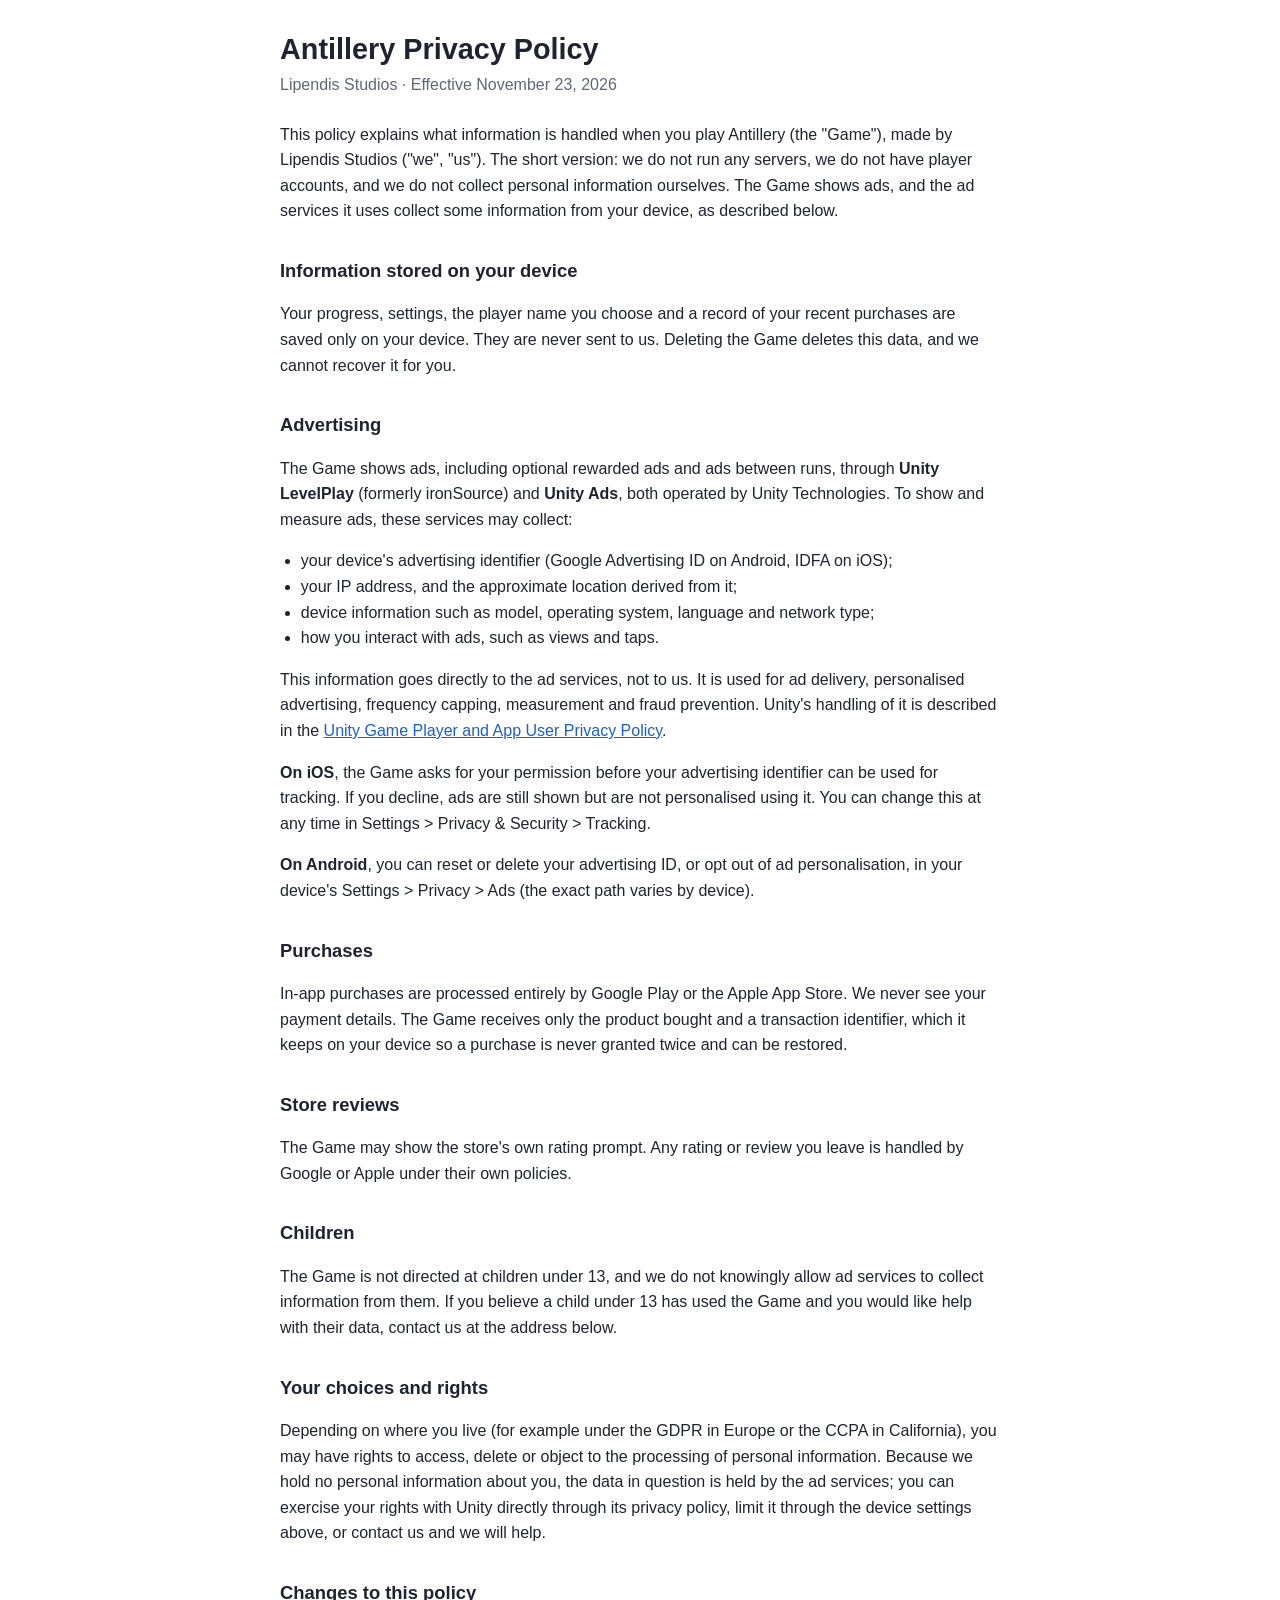
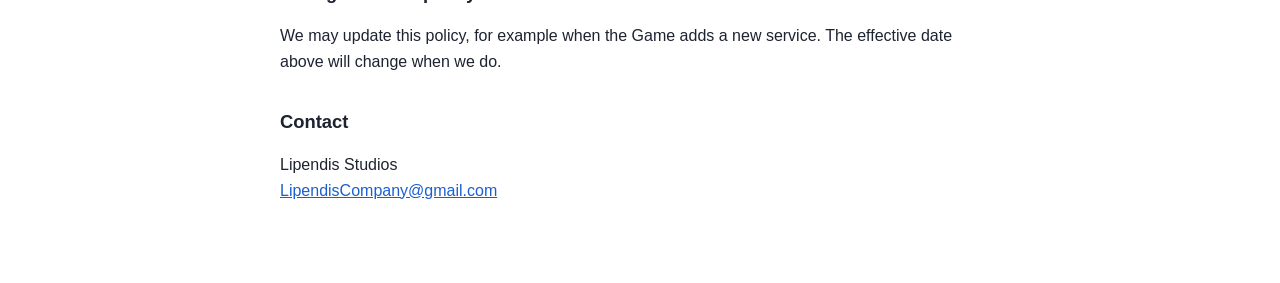
==== privacy.html @ be81864e "Privacy policy and terms for Antillery" ====
<!doctype html>
<html lang="en">
<head>
<meta charset="utf-8">
<meta name="viewport" content="width=device-width, initial-scale=1">
<title>Antillery Privacy Policy</title>
<link rel="stylesheet" href="style.css">
</head>
<body>
<main>
<h1>Antillery Privacy Policy</h1>
<p class="meta">Lipendis Studios · Effective November 23, 2026</p>

<p>This policy explains what information is handled when you play Antillery (the "Game"), made by
Lipendis Studios ("we", "us"). The short version: we do not run any servers, we do not have player
accounts, and we do not collect personal information ourselves. The Game shows ads, and the ad
services it uses collect some information from your device, as described below.</p>

<h2>Information stored on your device</h2>
<p>Your progress, settings, the player name you choose and a record of your recent purchases are
saved only on your device. They are never sent to us. Deleting the Game deletes this data, and we
cannot recover it for you.</p>

<h2>Advertising</h2>
<p>The Game shows ads, including optional rewarded ads and ads between runs, through
<strong>Unity LevelPlay</strong> (formerly ironSource) and <strong>Unity Ads</strong>, both operated
by Unity Technologies. To show and measure ads, these services may collect:</p>
<ul>
<li>your device's advertising identifier (Google Advertising ID on Android, IDFA on iOS);</li>
<li>your IP address, and the approximate location derived from it;</li>
<li>device information such as model, operating system, language and network type;</li>
<li>how you interact with ads, such as views and taps.</li>
</ul>
<p>This information goes directly to the ad services, not to us. It is used for ad delivery,
personalised advertising, frequency capping, measurement and fraud prevention. Unity's handling of
it is described in the
<a href="https://unity.com/legal/game-player-and-app-user-privacy-policy">Unity Game Player and App
User Privacy Policy</a>.</p>
<p><strong>On iOS</strong>, the Game asks for your permission before your advertising identifier
can be used for tracking. If you decline, ads are still shown but are not personalised using it.
You can change this at any time in Settings &gt; Privacy &amp; Security &gt; Tracking.</p>
<p><strong>On Android</strong>, you can reset or delete your advertising ID, or opt out of ad
personalisation, in your device's Settings &gt; Privacy &gt; Ads (the exact path varies by device).</p>

<h2>Purchases</h2>
<p>In-app purchases are processed entirely by Google Play or the Apple App Store. We never see your
payment details. The Game receives only the product bought and a transaction identifier, which it
keeps on your device so a purchase is never granted twice and can be restored.</p>

<h2>Store reviews</h2>
<p>The Game may show the store's own rating prompt. Any rating or review you leave is handled by
Google or Apple under their own policies.</p>

<h2>Children</h2>
<p>The Game is not directed at children under 13, and we do not knowingly allow ad services to
collect information from them. If you believe a child under 13 has used the Game and you would like
help with their data, contact us at the address below.</p>

<h2>Your choices and rights</h2>
<p>Depending on where you live (for example under the GDPR in Europe or the CCPA in California), you
may have rights to access, delete or object to the processing of personal information. Because we
hold no personal information about you, the data in question is held by the ad services; you can
exercise your rights with Unity directly through its privacy policy, limit it through the device
settings above, or contact us and we will help.</p>

<h2>Changes to this policy</h2>
<p>We may update this policy, for example when the Game adds a new service. The effective date above
will change when we do.</p>

<h2>Contact</h2>
<p>Lipendis Studios<br><a href="mailto:LipendisCompany@gmail.com">LipendisCompany@gmail.com</a></p>
</main>
</body>
</html>
---- style.css ----
:root {
  --bg: #ffffff;
  --text: #1d2330;
  --muted: #5d6677;
  --link: #1a5fd0;
}

@media (prefers-color-scheme: dark) {
  :root {
    --bg: #14171f;
    --text: #e6e9ef;
    --muted: #9aa3b3;
    --link: #7fb0ff;
  }
}

body {
  margin: 0;
  background: var(--bg);
  color: var(--text);
  font: 16px/1.6 -apple-system, BlinkMacSystemFont, "Segoe UI", Roboto, sans-serif;
}

main {
  max-width: 720px;
  margin: 0 auto;
  padding: 32px 16px 64px;
}

h1 { font-size: 1.8em; line-height: 1.25; margin: 0 0 4px; }
h2 { font-size: 1.15em; margin: 32px 0 8px; }
.meta { color: var(--muted); margin: 0 0 24px; }
a { color: var(--link); }
ul { padding-left: 1.3em; }
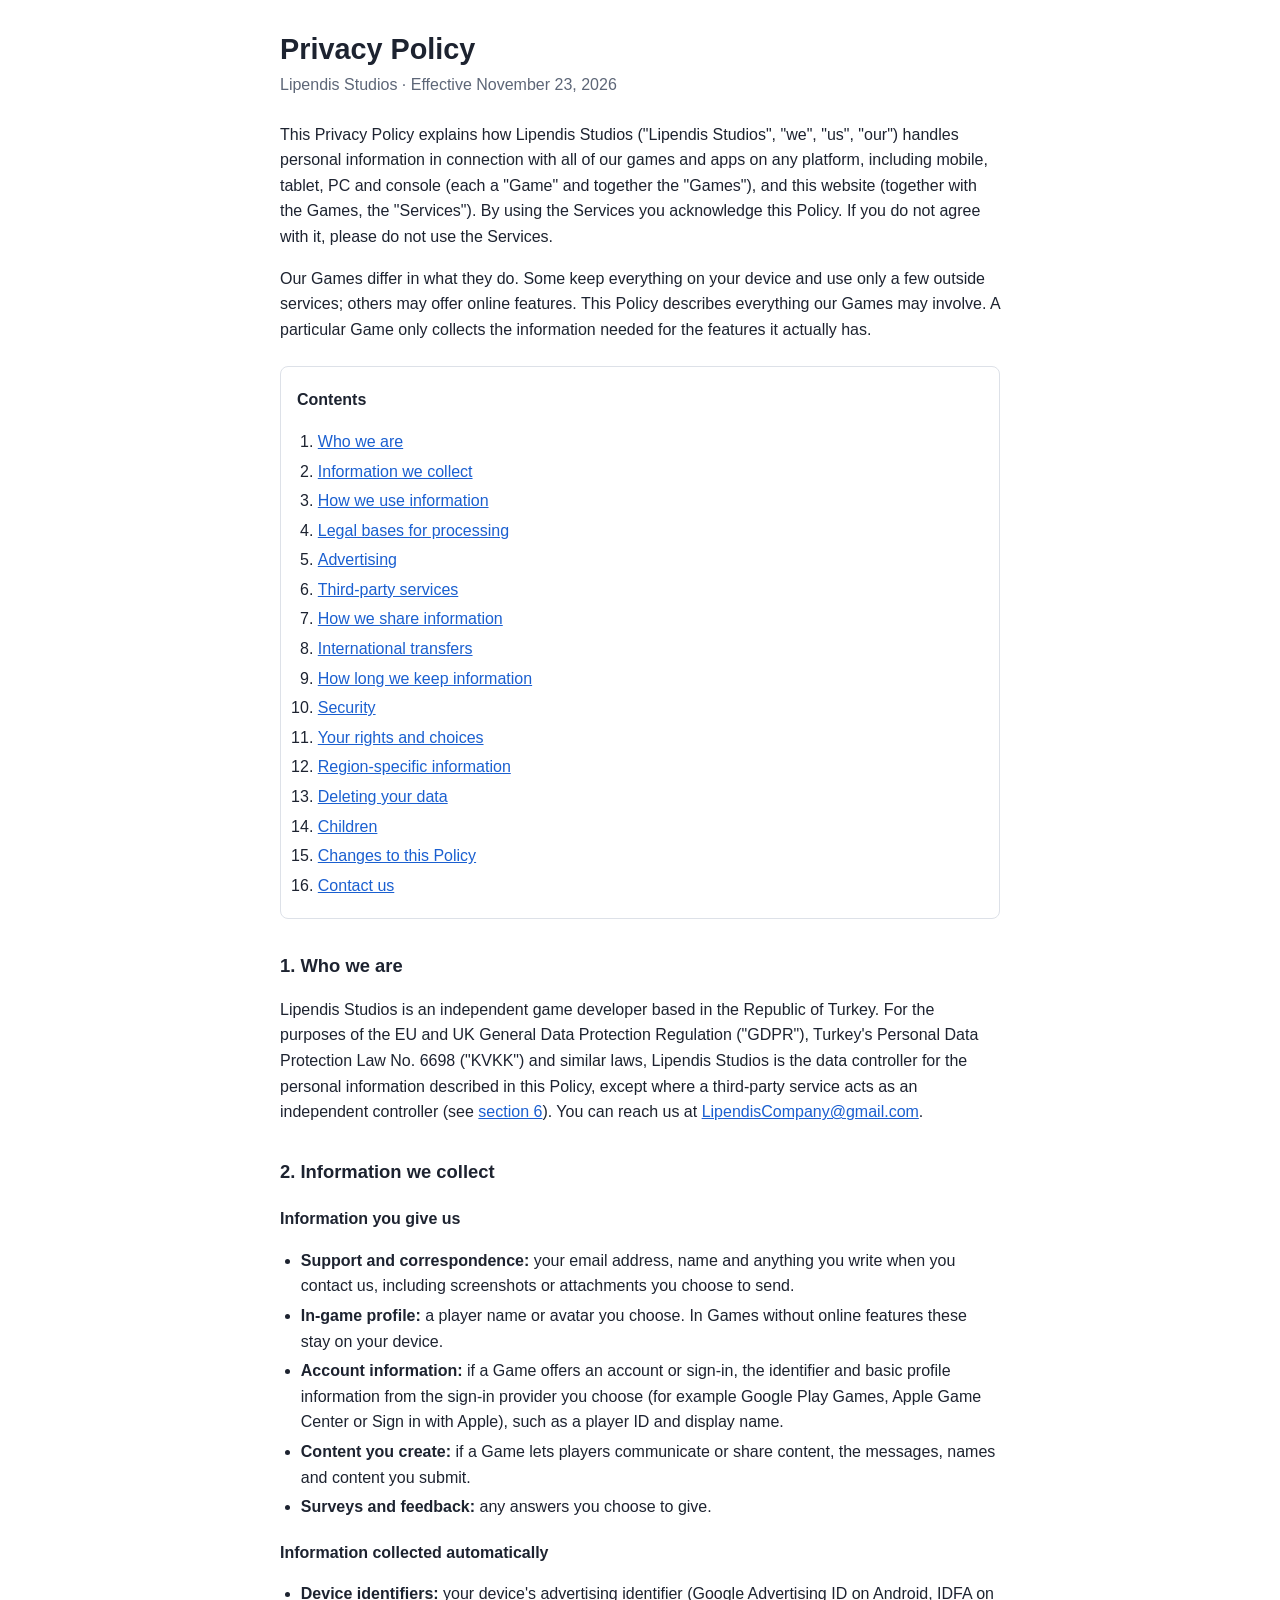
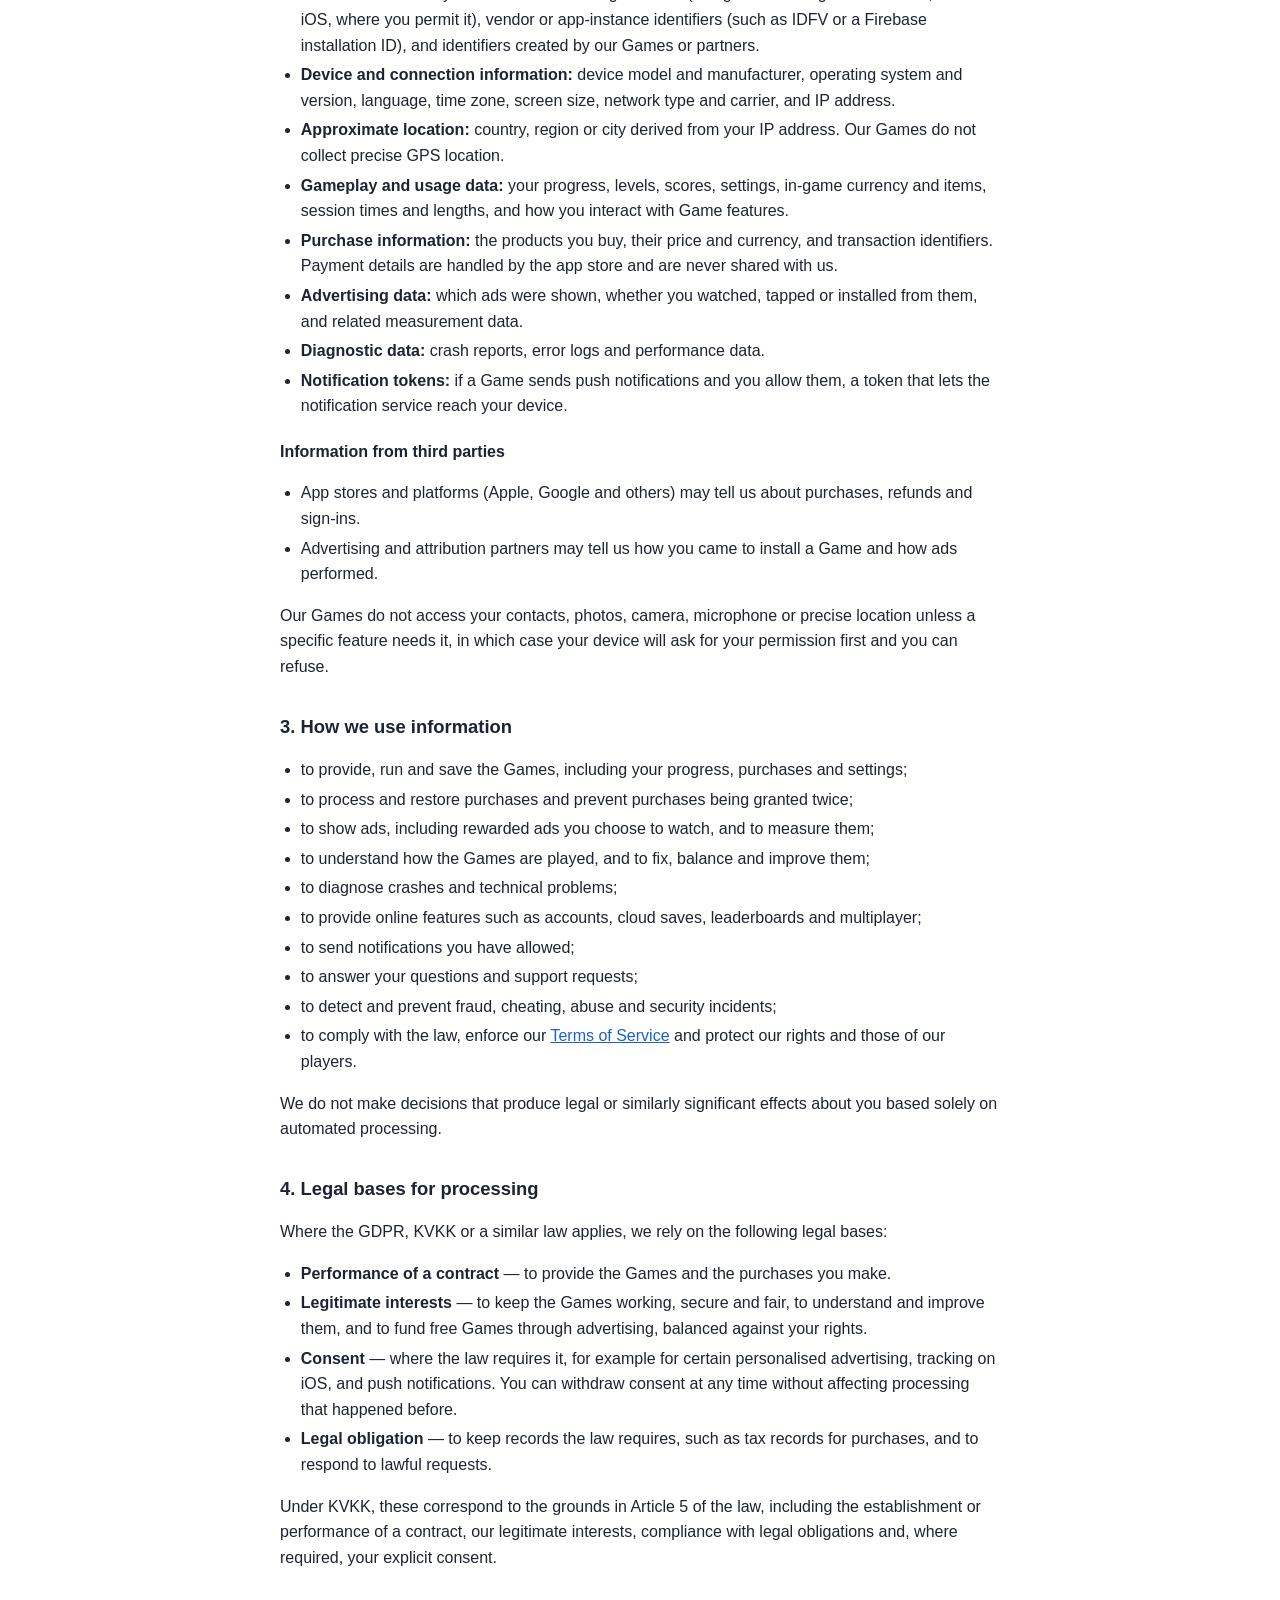
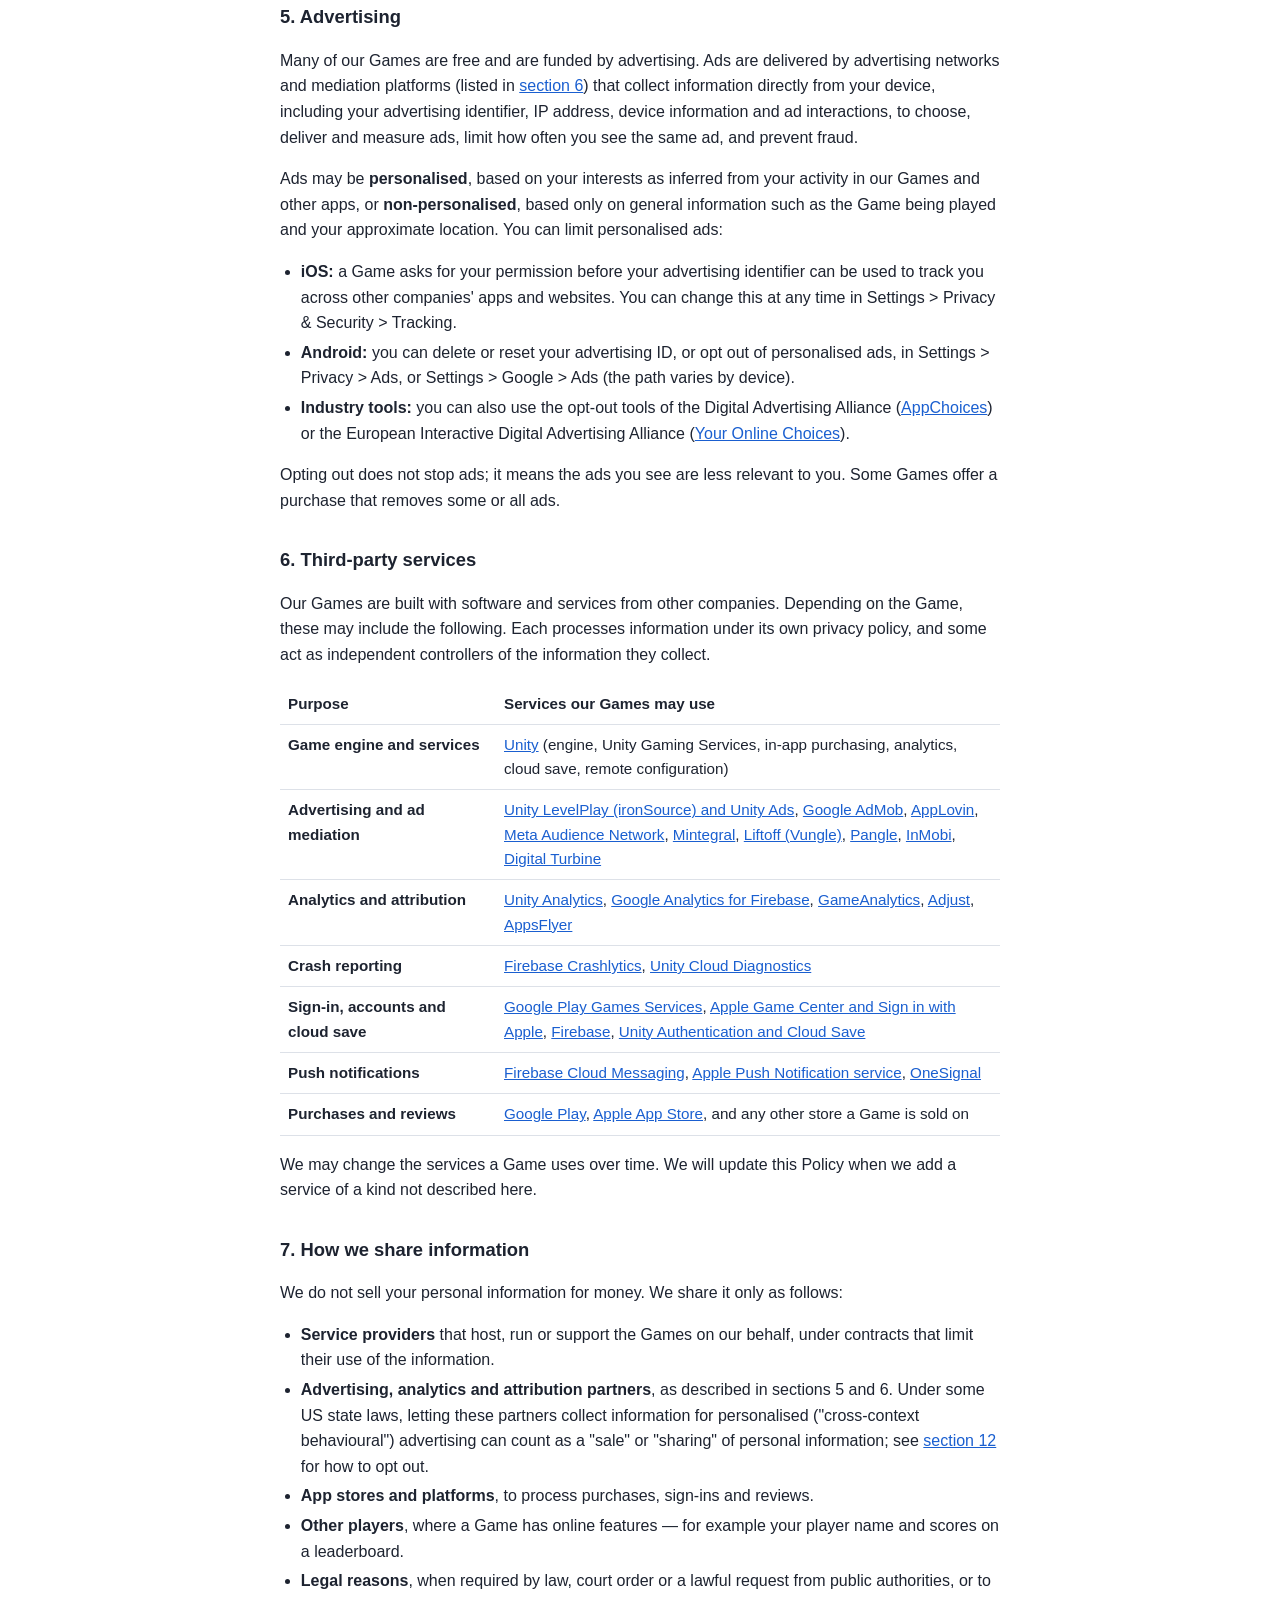
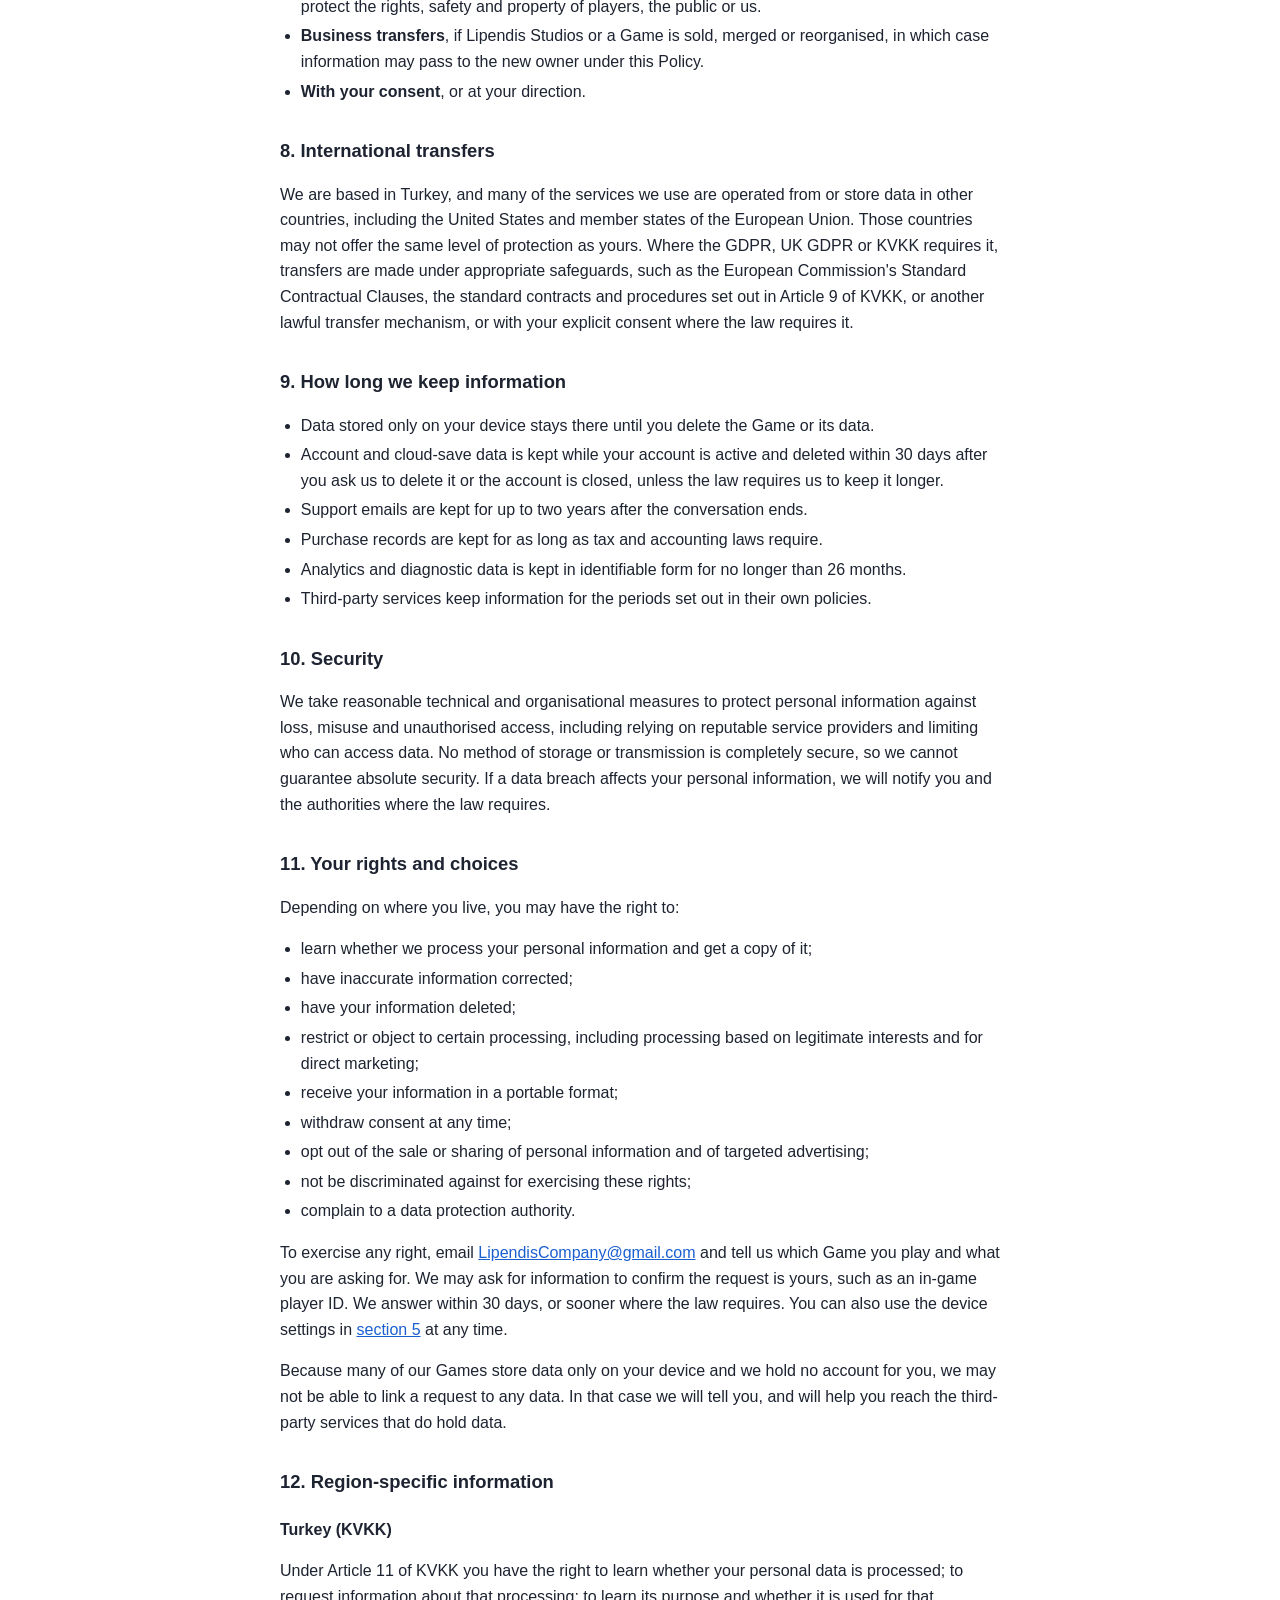
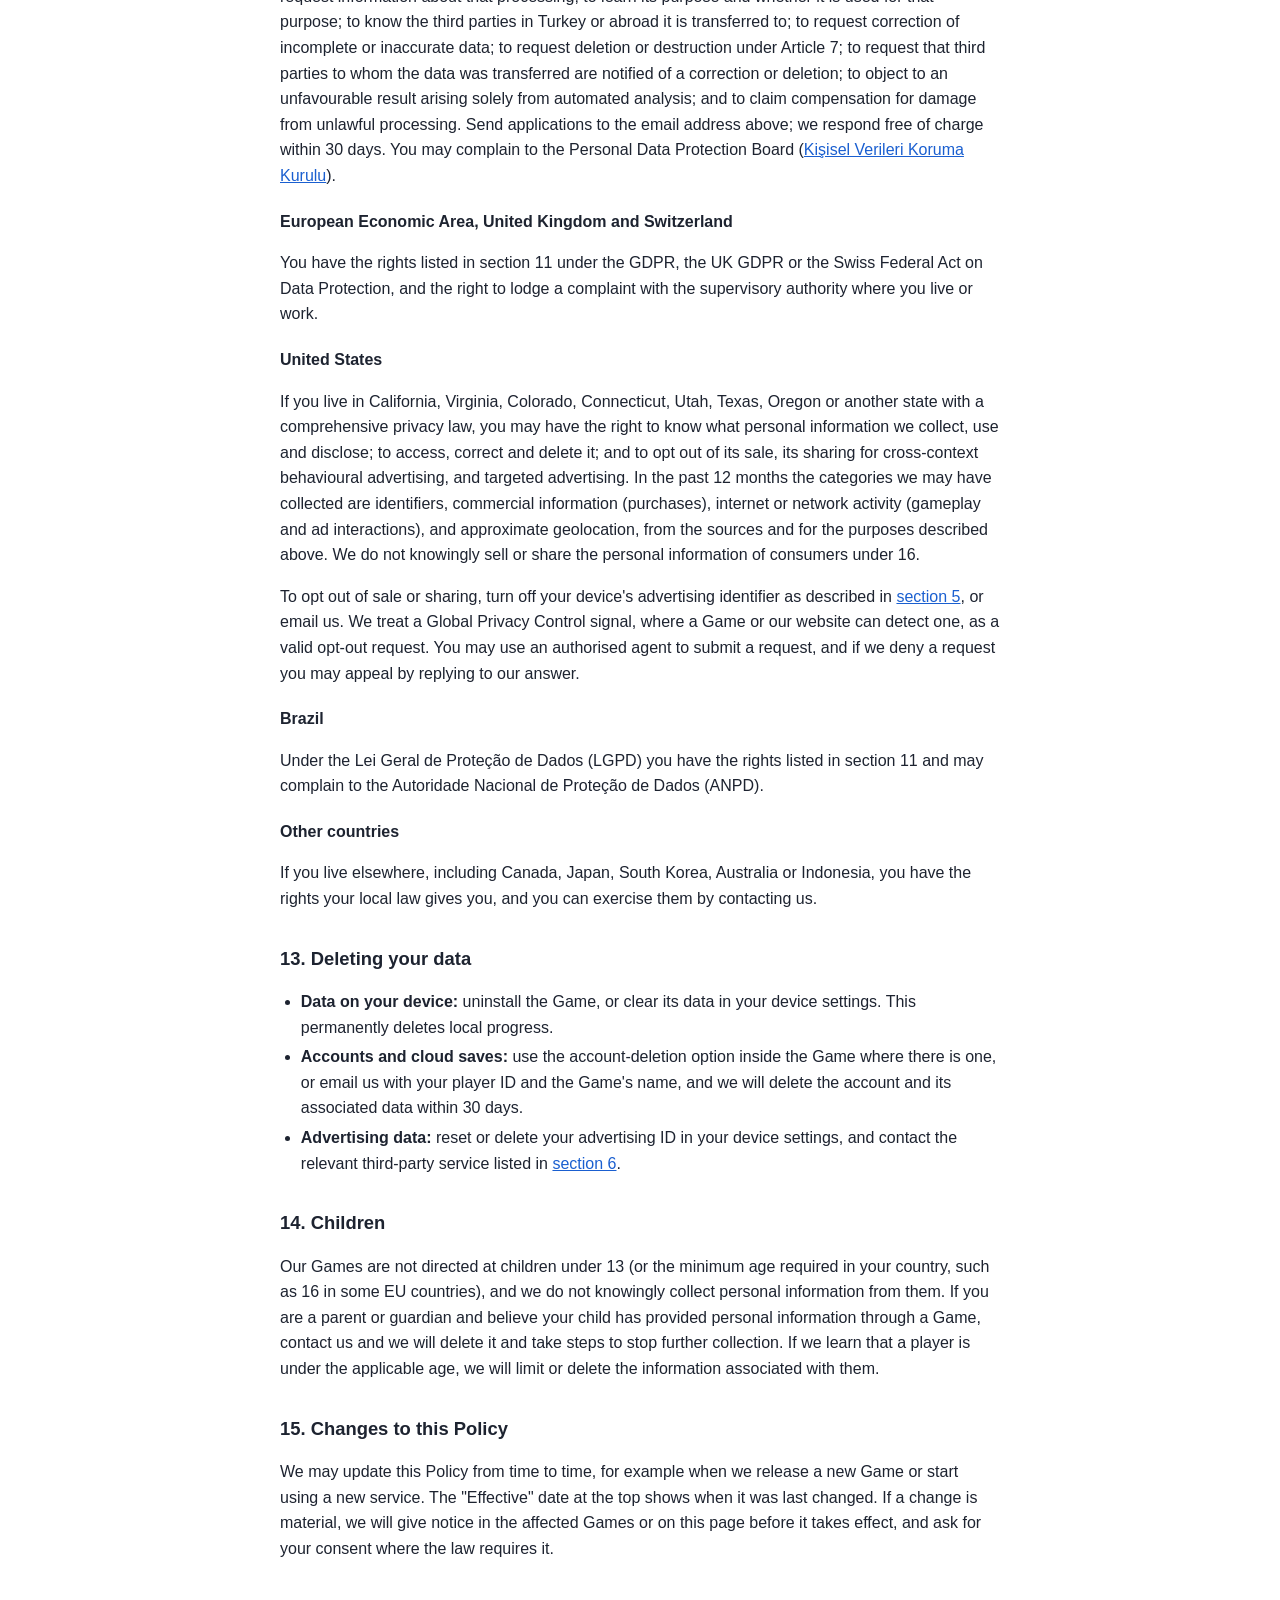
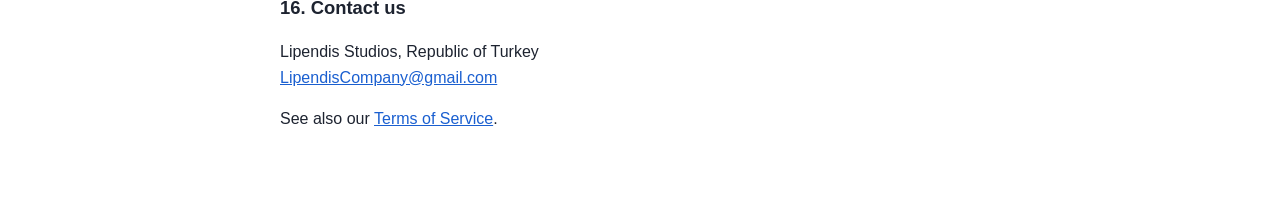
==== commit 7fc315bc: "Studio-wide privacy policy and terms for all Lipendis Studios games" ====
--- a/privacy.html
+++ b/privacy.html
@@ -3,72 +3,310 @@
 <head>
 <meta charset="utf-8">
 <meta name="viewport" content="width=device-width, initial-scale=1">
-<title>Antillery Privacy Policy</title>
+<title>Lipendis Studios Privacy Policy</title>
 <link rel="stylesheet" href="style.css">
 </head>
 <body>
 <main>
-<h1>Antillery Privacy Policy</h1>
+<h1>Privacy Policy</h1>
 <p class="meta">Lipendis Studios · Effective November 23, 2026</p>
 
-<p>This policy explains what information is handled when you play Antillery (the "Game"), made by
-Lipendis Studios ("we", "us"). The short version: we do not run any servers, we do not have player
-accounts, and we do not collect personal information ourselves. The Game shows ads, and the ad
-services it uses collect some information from your device, as described below.</p>
-
-<h2>Information stored on your device</h2>
-<p>Your progress, settings, the player name you choose and a record of your recent purchases are
-saved only on your device. They are never sent to us. Deleting the Game deletes this data, and we
-cannot recover it for you.</p>
-
-<h2>Advertising</h2>
-<p>The Game shows ads, including optional rewarded ads and ads between runs, through
-<strong>Unity LevelPlay</strong> (formerly ironSource) and <strong>Unity Ads</strong>, both operated
-by Unity Technologies. To show and measure ads, these services may collect:</p>
-<ul>
-<li>your device's advertising identifier (Google Advertising ID on Android, IDFA on iOS);</li>
-<li>your IP address, and the approximate location derived from it;</li>
-<li>device information such as model, operating system, language and network type;</li>
-<li>how you interact with ads, such as views and taps.</li>
-</ul>
-<p>This information goes directly to the ad services, not to us. It is used for ad delivery,
-personalised advertising, frequency capping, measurement and fraud prevention. Unity's handling of
-it is described in the
-<a href="https://unity.com/legal/game-player-and-app-user-privacy-policy">Unity Game Player and App
-User Privacy Policy</a>.</p>
-<p><strong>On iOS</strong>, the Game asks for your permission before your advertising identifier
-can be used for tracking. If you decline, ads are still shown but are not personalised using it.
-You can change this at any time in Settings &gt; Privacy &amp; Security &gt; Tracking.</p>
-<p><strong>On Android</strong>, you can reset or delete your advertising ID, or opt out of ad
-personalisation, in your device's Settings &gt; Privacy &gt; Ads (the exact path varies by device).</p>
-
-<h2>Purchases</h2>
-<p>In-app purchases are processed entirely by Google Play or the Apple App Store. We never see your
-payment details. The Game receives only the product bought and a transaction identifier, which it
-keeps on your device so a purchase is never granted twice and can be restored.</p>
-
-<h2>Store reviews</h2>
-<p>The Game may show the store's own rating prompt. Any rating or review you leave is handled by
-Google or Apple under their own policies.</p>
-
-<h2>Children</h2>
-<p>The Game is not directed at children under 13, and we do not knowingly allow ad services to
-collect information from them. If you believe a child under 13 has used the Game and you would like
-help with their data, contact us at the address below.</p>
-
-<h2>Your choices and rights</h2>
-<p>Depending on where you live (for example under the GDPR in Europe or the CCPA in California), you
-may have rights to access, delete or object to the processing of personal information. Because we
-hold no personal information about you, the data in question is held by the ad services; you can
-exercise your rights with Unity directly through its privacy policy, limit it through the device
-settings above, or contact us and we will help.</p>
-
-<h2>Changes to this policy</h2>
-<p>We may update this policy, for example when the Game adds a new service. The effective date above
-will change when we do.</p>
-
-<h2>Contact</h2>
-<p>Lipendis Studios<br><a href="mailto:LipendisCompany@gmail.com">LipendisCompany@gmail.com</a></p>
+<p>This Privacy Policy explains how Lipendis Studios ("Lipendis Studios", "we", "us", "our") handles
+personal information in connection with all of our games and apps on any platform, including mobile,
+tablet, PC and console (each a "Game" and together the "Games"), and this website (together with the
+Games, the "Services"). By using the Services you acknowledge this Policy. If you do not agree with
+it, please do not use the Services.</p>
+
+<p>Our Games differ in what they do. Some keep everything on your device and use only a few outside
+services; others may offer online features. This Policy describes everything our Games may involve.
+A particular Game only collects the information needed for the features it actually has.</p>
+
+<nav class="toc">
+<p><strong>Contents</strong></p>
+<ol>
+<li><a href="#who">Who we are</a></li>
+<li><a href="#collect">Information we collect</a></li>
+<li><a href="#use">How we use information</a></li>
+<li><a href="#legal">Legal bases for processing</a></li>
+<li><a href="#ads">Advertising</a></li>
+<li><a href="#third">Third-party services</a></li>
+<li><a href="#share">How we share information</a></li>
+<li><a href="#transfer">International transfers</a></li>
+<li><a href="#retention">How long we keep information</a></li>
+<li><a href="#security">Security</a></li>
+<li><a href="#rights">Your rights and choices</a></li>
+<li><a href="#regional">Region-specific information</a></li>
+<li><a href="#delete">Deleting your data</a></li>
+<li><a href="#children">Children</a></li>
+<li><a href="#changes">Changes to this Policy</a></li>
+<li><a href="#contact">Contact us</a></li>
+</ol>
+</nav>
+
+<h2 id="who">1. Who we are</h2>
+<p>Lipendis Studios is an independent game developer based in the Republic of Turkey. For the
+purposes of the EU and UK General Data Protection Regulation ("GDPR"), Turkey's Personal Data
+Protection Law No. 6698 ("KVKK") and similar laws, Lipendis Studios is the data controller for the
+personal information described in this Policy, except where a third-party service acts as an
+independent controller (see <a href="#third">section 6</a>). You can reach us at
+<a href="mailto:LipendisCompany@gmail.com">LipendisCompany@gmail.com</a>.</p>
+
+<h2 id="collect">2. Information we collect</h2>
+
+<h3>Information you give us</h3>
+<ul>
+<li><strong>Support and correspondence:</strong> your email address, name and anything you write when
+you contact us, including screenshots or attachments you choose to send.</li>
+<li><strong>In-game profile:</strong> a player name or avatar you choose. In Games without online
+features these stay on your device.</li>
+<li><strong>Account information:</strong> if a Game offers an account or sign-in, the identifier and
+basic profile information from the sign-in provider you choose (for example Google Play Games, Apple
+Game Center or Sign in with Apple), such as a player ID and display name.</li>
+<li><strong>Content you create:</strong> if a Game lets players communicate or share content, the
+messages, names and content you submit.</li>
+<li><strong>Surveys and feedback:</strong> any answers you choose to give.</li>
+</ul>
+
+<h3>Information collected automatically</h3>
+<ul>
+<li><strong>Device identifiers:</strong> your device's advertising identifier (Google Advertising ID on
+Android, IDFA on iOS, where you permit it), vendor or app-instance identifiers (such as IDFV or a
+Firebase installation ID), and identifiers created by our Games or partners.</li>
+<li><strong>Device and connection information:</strong> device model and manufacturer, operating system
+and version, language, time zone, screen size, network type and carrier, and IP address.</li>
+<li><strong>Approximate location:</strong> country, region or city derived from your IP address. Our
+Games do not collect precise GPS location.</li>
+<li><strong>Gameplay and usage data:</strong> your progress, levels, scores, settings, in-game currency
+and items, session times and lengths, and how you interact with Game features.</li>
+<li><strong>Purchase information:</strong> the products you buy, their price and currency, and
+transaction identifiers. Payment details are handled by the app store and are never shared with us.</li>
+<li><strong>Advertising data:</strong> which ads were shown, whether you watched, tapped or installed
+from them, and related measurement data.</li>
+<li><strong>Diagnostic data:</strong> crash reports, error logs and performance data.</li>
+<li><strong>Notification tokens:</strong> if a Game sends push notifications and you allow them, a
+token that lets the notification service reach your device.</li>
+</ul>
+
+<h3>Information from third parties</h3>
+<ul>
+<li>App stores and platforms (Apple, Google and others) may tell us about purchases, refunds and
+sign-ins.</li>
+<li>Advertising and attribution partners may tell us how you came to install a Game and how ads
+performed.</li>
+</ul>
+
+<p>Our Games do not access your contacts, photos, camera, microphone or precise location unless a
+specific feature needs it, in which case your device will ask for your permission first and you can
+refuse.</p>
+
+<h2 id="use">3. How we use information</h2>
+<ul>
+<li>to provide, run and save the Games, including your progress, purchases and settings;</li>
+<li>to process and restore purchases and prevent purchases being granted twice;</li>
+<li>to show ads, including rewarded ads you choose to watch, and to measure them;</li>
+<li>to understand how the Games are played, and to fix, balance and improve them;</li>
+<li>to diagnose crashes and technical problems;</li>
+<li>to provide online features such as accounts, cloud saves, leaderboards and multiplayer;</li>
+<li>to send notifications you have allowed;</li>
+<li>to answer your questions and support requests;</li>
+<li>to detect and prevent fraud, cheating, abuse and security incidents;</li>
+<li>to comply with the law, enforce our <a href="terms.html">Terms of Service</a> and protect our rights
+and those of our players.</li>
+</ul>
+<p>We do not make decisions that produce legal or similarly significant effects about you based solely
+on automated processing.</p>
+
+<h2 id="legal">4. Legal bases for processing</h2>
+<p>Where the GDPR, KVKK or a similar law applies, we rely on the following legal bases:</p>
+<ul>
+<li><strong>Performance of a contract</strong> — to provide the Games and the purchases you make.</li>
+<li><strong>Legitimate interests</strong> — to keep the Games working, secure and fair, to understand
+and improve them, and to fund free Games through advertising, balanced against your rights.</li>
+<li><strong>Consent</strong> — where the law requires it, for example for certain personalised
+advertising, tracking on iOS, and push notifications. You can withdraw consent at any time without
+affecting processing that happened before.</li>
+<li><strong>Legal obligation</strong> — to keep records the law requires, such as tax records for
+purchases, and to respond to lawful requests.</li>
+</ul>
+<p>Under KVKK, these correspond to the grounds in Article 5 of the law, including the establishment or
+performance of a contract, our legitimate interests, compliance with legal obligations and, where
+required, your explicit consent.</p>
+
+<h2 id="ads">5. Advertising</h2>
+<p>Many of our Games are free and are funded by advertising. Ads are delivered by advertising networks
+and mediation platforms (listed in <a href="#third">section 6</a>) that collect information directly
+from your device, including your advertising identifier, IP address, device information and ad
+interactions, to choose, deliver and measure ads, limit how often you see the same ad, and prevent
+fraud.</p>
+<p>Ads may be <strong>personalised</strong>, based on your interests as inferred from your activity in
+our Games and other apps, or <strong>non-personalised</strong>, based only on general information such
+as the Game being played and your approximate location. You can limit personalised ads:</p>
+<ul>
+<li><strong>iOS:</strong> a Game asks for your permission before your advertising identifier can be
+used to track you across other companies' apps and websites. You can change this at any time in
+Settings &gt; Privacy &amp; Security &gt; Tracking.</li>
+<li><strong>Android:</strong> you can delete or reset your advertising ID, or opt out of personalised
+ads, in Settings &gt; Privacy &gt; Ads, or Settings &gt; Google &gt; Ads (the path varies by
+device).</li>
+<li><strong>Industry tools:</strong> you can also use the opt-out tools of the Digital Advertising
+Alliance (<a href="https://youradchoices.com/appchoices">AppChoices</a>) or the European Interactive
+Digital Advertising Alliance (<a href="https://www.youronlinechoices.eu/">Your Online Choices</a>).</li>
+</ul>
+<p>Opting out does not stop ads; it means the ads you see are less relevant to you. Some Games offer a
+purchase that removes some or all ads.</p>
+
+<h2 id="third">6. Third-party services</h2>
+<p>Our Games are built with software and services from other companies. Depending on the Game, these
+may include the following. Each processes information under its own privacy policy, and some act as
+independent controllers of the information they collect.</p>
+<table>
+<thead><tr><th>Purpose</th><th>Services our Games may use</th></tr></thead>
+<tbody>
+<tr><td>Game engine and services</td><td><a href="https://unity.com/legal/game-player-and-app-user-privacy-policy">Unity</a> (engine, Unity Gaming Services, in-app purchasing, analytics, cloud save, remote configuration)</td></tr>
+<tr><td>Advertising and ad mediation</td><td><a href="https://unity.com/legal/game-player-and-app-user-privacy-policy">Unity LevelPlay (ironSource) and Unity Ads</a>, <a href="https://policies.google.com/technologies/partner-sites">Google AdMob</a>, <a href="https://www.applovin.com/privacy/">AppLovin</a>, <a href="https://www.facebook.com/privacy/policy/">Meta Audience Network</a>, <a href="https://www.mintegral.com/en/privacy">Mintegral</a>, <a href="https://liftoff.ai/privacy-policy/">Liftoff (Vungle)</a>, <a href="https://www.pangleglobal.com/privacy">Pangle</a>, <a href="https://www.inmobi.com/privacy-policy">InMobi</a>, <a href="https://www.digitalturbine.com/privacy-policy">Digital Turbine</a></td></tr>
+<tr><td>Analytics and attribution</td><td><a href="https://unity.com/legal/game-player-and-app-user-privacy-policy">Unity Analytics</a>, <a href="https://firebase.google.com/support/privacy">Google Analytics for Firebase</a>, <a href="https://www.gameanalytics.com/trust/privacy-notice">GameAnalytics</a>, <a href="https://www.adjust.com/terms/privacy-policy/">Adjust</a>, <a href="https://www.appsflyer.com/legal/privacy-policy/">AppsFlyer</a></td></tr>
+<tr><td>Crash reporting</td><td><a href="https://firebase.google.com/support/privacy">Firebase Crashlytics</a>, <a href="https://unity.com/legal/game-player-and-app-user-privacy-policy">Unity Cloud Diagnostics</a></td></tr>
+<tr><td>Sign-in, accounts and cloud save</td><td><a href="https://policies.google.com/privacy">Google Play Games Services</a>, <a href="https://www.apple.com/legal/privacy/">Apple Game Center and Sign in with Apple</a>, <a href="https://firebase.google.com/support/privacy">Firebase</a>, <a href="https://unity.com/legal/game-player-and-app-user-privacy-policy">Unity Authentication and Cloud Save</a></td></tr>
+<tr><td>Push notifications</td><td><a href="https://firebase.google.com/support/privacy">Firebase Cloud Messaging</a>, <a href="https://www.apple.com/legal/privacy/">Apple Push Notification service</a>, <a href="https://onesignal.com/privacy_policy">OneSignal</a></td></tr>
+<tr><td>Purchases and reviews</td><td><a href="https://policies.google.com/privacy">Google Play</a>, <a href="https://www.apple.com/legal/privacy/">Apple App Store</a>, and any other store a Game is sold on</td></tr>
+</tbody>
+</table>
+<p>We may change the services a Game uses over time. We will update this Policy when we add a service
+of a kind not described here.</p>
+
+<h2 id="share">7. How we share information</h2>
+<p>We do not sell your personal information for money. We share it only as follows:</p>
+<ul>
+<li><strong>Service providers</strong> that host, run or support the Games on our behalf, under
+contracts that limit their use of the information.</li>
+<li><strong>Advertising, analytics and attribution partners</strong>, as described in sections 5 and 6.
+Under some US state laws, letting these partners collect information for personalised ("cross-context
+behavioural") advertising can count as a "sale" or "sharing" of personal information; see
+<a href="#regional">section 12</a> for how to opt out.</li>
+<li><strong>App stores and platforms</strong>, to process purchases, sign-ins and reviews.</li>
+<li><strong>Other players</strong>, where a Game has online features — for example your player name and
+scores on a leaderboard.</li>
+<li><strong>Legal reasons</strong>, when required by law, court order or a lawful request from public
+authorities, or to protect the rights, safety and property of players, the public or us.</li>
+<li><strong>Business transfers</strong>, if Lipendis Studios or a Game is sold, merged or reorganised, in
+which case information may pass to the new owner under this Policy.</li>
+<li><strong>With your consent</strong>, or at your direction.</li>
+</ul>
+
+<h2 id="transfer">8. International transfers</h2>
+<p>We are based in Turkey, and many of the services we use are operated from or store data in other
+countries, including the United States and member states of the European Union. Those countries may
+not offer the same level of protection as yours. Where the GDPR, UK GDPR or KVKK requires it, transfers
+are made under appropriate safeguards, such as the European Commission's Standard Contractual Clauses,
+the standard contracts and procedures set out in Article 9 of KVKK, or another lawful transfer
+mechanism, or with your explicit consent where the law requires it.</p>
+
+<h2 id="retention">9. How long we keep information</h2>
+<ul>
+<li>Data stored only on your device stays there until you delete the Game or its data.</li>
+<li>Account and cloud-save data is kept while your account is active and deleted within 30 days after
+you ask us to delete it or the account is closed, unless the law requires us to keep it longer.</li>
+<li>Support emails are kept for up to two years after the conversation ends.</li>
+<li>Purchase records are kept for as long as tax and accounting laws require.</li>
+<li>Analytics and diagnostic data is kept in identifiable form for no longer than 26 months.</li>
+<li>Third-party services keep information for the periods set out in their own policies.</li>
+</ul>
+
+<h2 id="security">10. Security</h2>
+<p>We take reasonable technical and organisational measures to protect personal information against
+loss, misuse and unauthorised access, including relying on reputable service providers and limiting
+who can access data. No method of storage or transmission is completely secure, so we cannot guarantee
+absolute security. If a data breach affects your personal information, we will notify you and the
+authorities where the law requires.</p>
+
+<h2 id="rights">11. Your rights and choices</h2>
+<p>Depending on where you live, you may have the right to:</p>
+<ul>
+<li>learn whether we process your personal information and get a copy of it;</li>
+<li>have inaccurate information corrected;</li>
+<li>have your information deleted;</li>
+<li>restrict or object to certain processing, including processing based on legitimate interests and
+for direct marketing;</li>
+<li>receive your information in a portable format;</li>
+<li>withdraw consent at any time;</li>
+<li>opt out of the sale or sharing of personal information and of targeted advertising;</li>
+<li>not be discriminated against for exercising these rights;</li>
+<li>complain to a data protection authority.</li>
+</ul>
+<p>To exercise any right, email <a href="mailto:LipendisCompany@gmail.com">LipendisCompany@gmail.com</a>
+and tell us which Game you play and what you are asking for. We may ask for information to confirm the
+request is yours, such as an in-game player ID. We answer within 30 days, or sooner where the law
+requires. You can also use the device settings in <a href="#ads">section 5</a> at any time.</p>
+<p>Because many of our Games store data only on your device and we hold no account for you, we may not
+be able to link a request to any data. In that case we will tell you, and will help you reach the
+third-party services that do hold data.</p>
+
+<h2 id="regional">12. Region-specific information</h2>
+
+<h3>Turkey (KVKK)</h3>
+<p>Under Article 11 of KVKK you have the right to learn whether your personal data is processed; to
+request information about that processing; to learn its purpose and whether it is used for that
+purpose; to know the third parties in Turkey or abroad it is transferred to; to request correction of
+incomplete or inaccurate data; to request deletion or destruction under Article 7; to request that
+third parties to whom the data was transferred are notified of a correction or deletion; to object to
+an unfavourable result arising solely from automated analysis; and to claim compensation for damage
+from unlawful processing. Send applications to the email address above; we respond free of charge
+within 30 days. You may complain to the Personal Data Protection Board
+(<a href="https://www.kvkk.gov.tr/">Kişisel Verileri Koruma Kurulu</a>).</p>
+
+<h3>European Economic Area, United Kingdom and Switzerland</h3>
+<p>You have the rights listed in section 11 under the GDPR, the UK GDPR or the Swiss Federal Act on Data
+Protection, and the right to lodge a complaint with the supervisory authority where you live or work.</p>
+
+<h3>United States</h3>
+<p>If you live in California, Virginia, Colorado, Connecticut, Utah, Texas, Oregon or another state with
+a comprehensive privacy law, you may have the right to know what personal information we collect, use
+and disclose; to access, correct and delete it; and to opt out of its sale, its sharing for
+cross-context behavioural advertising, and targeted advertising. In the past 12 months the categories
+we may have collected are identifiers, commercial information (purchases), internet or network activity
+(gameplay and ad interactions), and approximate geolocation, from the sources and for the purposes
+described above. We do not knowingly sell or share the personal information of consumers under 16.</p>
+<p>To opt out of sale or sharing, turn off your device's advertising identifier as described in
+<a href="#ads">section 5</a>, or email us. We treat a Global Privacy Control signal, where a Game or our
+website can detect one, as a valid opt-out request. You may use an authorised agent to submit a
+request, and if we deny a request you may appeal by replying to our answer.</p>
+
+<h3>Brazil</h3>
+<p>Under the Lei Geral de Proteção de Dados (LGPD) you have the rights listed in section 11 and may
+complain to the Autoridade Nacional de Proteção de Dados (ANPD).</p>
+
+<h3>Other countries</h3>
+<p>If you live elsewhere, including Canada, Japan, South Korea, Australia or Indonesia, you have the
+rights your local law gives you, and you can exercise them by contacting us.</p>
+
+<h2 id="delete">13. Deleting your data</h2>
+<ul>
+<li><strong>Data on your device:</strong> uninstall the Game, or clear its data in your device settings.
+This permanently deletes local progress.</li>
+<li><strong>Accounts and cloud saves:</strong> use the account-deletion option inside the Game where
+there is one, or email us with your player ID and the Game's name, and we will delete the account and
+its associated data within 30 days.</li>
+<li><strong>Advertising data:</strong> reset or delete your advertising ID in your device settings, and
+contact the relevant third-party service listed in <a href="#third">section 6</a>.</li>
+</ul>
+
+<h2 id="children">14. Children</h2>
+<p>Our Games are not directed at children under 13 (or the minimum age required in your country,
+such as 16 in some EU countries), and we do not knowingly collect personal information from them. If
+you are a parent or guardian and believe your child has provided personal information through a Game,
+contact us and we will delete it and take steps to stop further collection. If we learn that a player
+is under the applicable age, we will limit or delete the information associated with them.</p>
+
+<h2 id="changes">15. Changes to this Policy</h2>
+<p>We may update this Policy from time to time, for example when we release a new Game or start using
+a new service. The "Effective" date at the top shows when it was last changed. If a change is material,
+we will give notice in the affected Games or on this page before it takes effect, and ask for your
+consent where the law requires it.</p>
+
+<h2 id="contact">16. Contact us</h2>
+<p>Lipendis Studios, Republic of Turkey<br>
+<a href="mailto:LipendisCompany@gmail.com">LipendisCompany@gmail.com</a></p>
+<p>See also our <a href="terms.html">Terms of Service</a>.</p>
 </main>
 </body>
 </html>
--- a/style.css
+++ b/style.css
@@ -3,6 +3,7 @@
   --text: #1d2330;
   --muted: #5d6677;
   --link: #1a5fd0;
+  --line: #dde1e8;
 }
 
 @media (prefers-color-scheme: dark) {
@@ -11,6 +12,7 @@
     --text: #e6e9ef;
     --muted: #9aa3b3;
     --link: #7fb0ff;
+    --line: #2c3240;
   }
 }
 
@@ -31,4 +33,28 @@
 h2 { font-size: 1.15em; margin: 32px 0 8px; }
 .meta { color: var(--muted); margin: 0 0 24px; }
 a { color: var(--link); }
-ul { padding-left: 1.3em; }
+h3 { font-size: 1em; margin: 20px 0 6px; }
+ul, ol { padding-left: 1.3em; }
+li { margin-bottom: 4px; }
+
+.toc {
+  border: 1px solid var(--line);
+  border-radius: 8px;
+  padding: 4px 16px;
+  margin: 24px 0;
+}
+
+table {
+  width: 100%;
+  border-collapse: collapse;
+  font-size: 0.95em;
+}
+
+th, td {
+  text-align: left;
+  vertical-align: top;
+  padding: 8px;
+  border-bottom: 1px solid var(--line);
+}
+
+td:first-child { width: 30%; font-weight: 600; }
